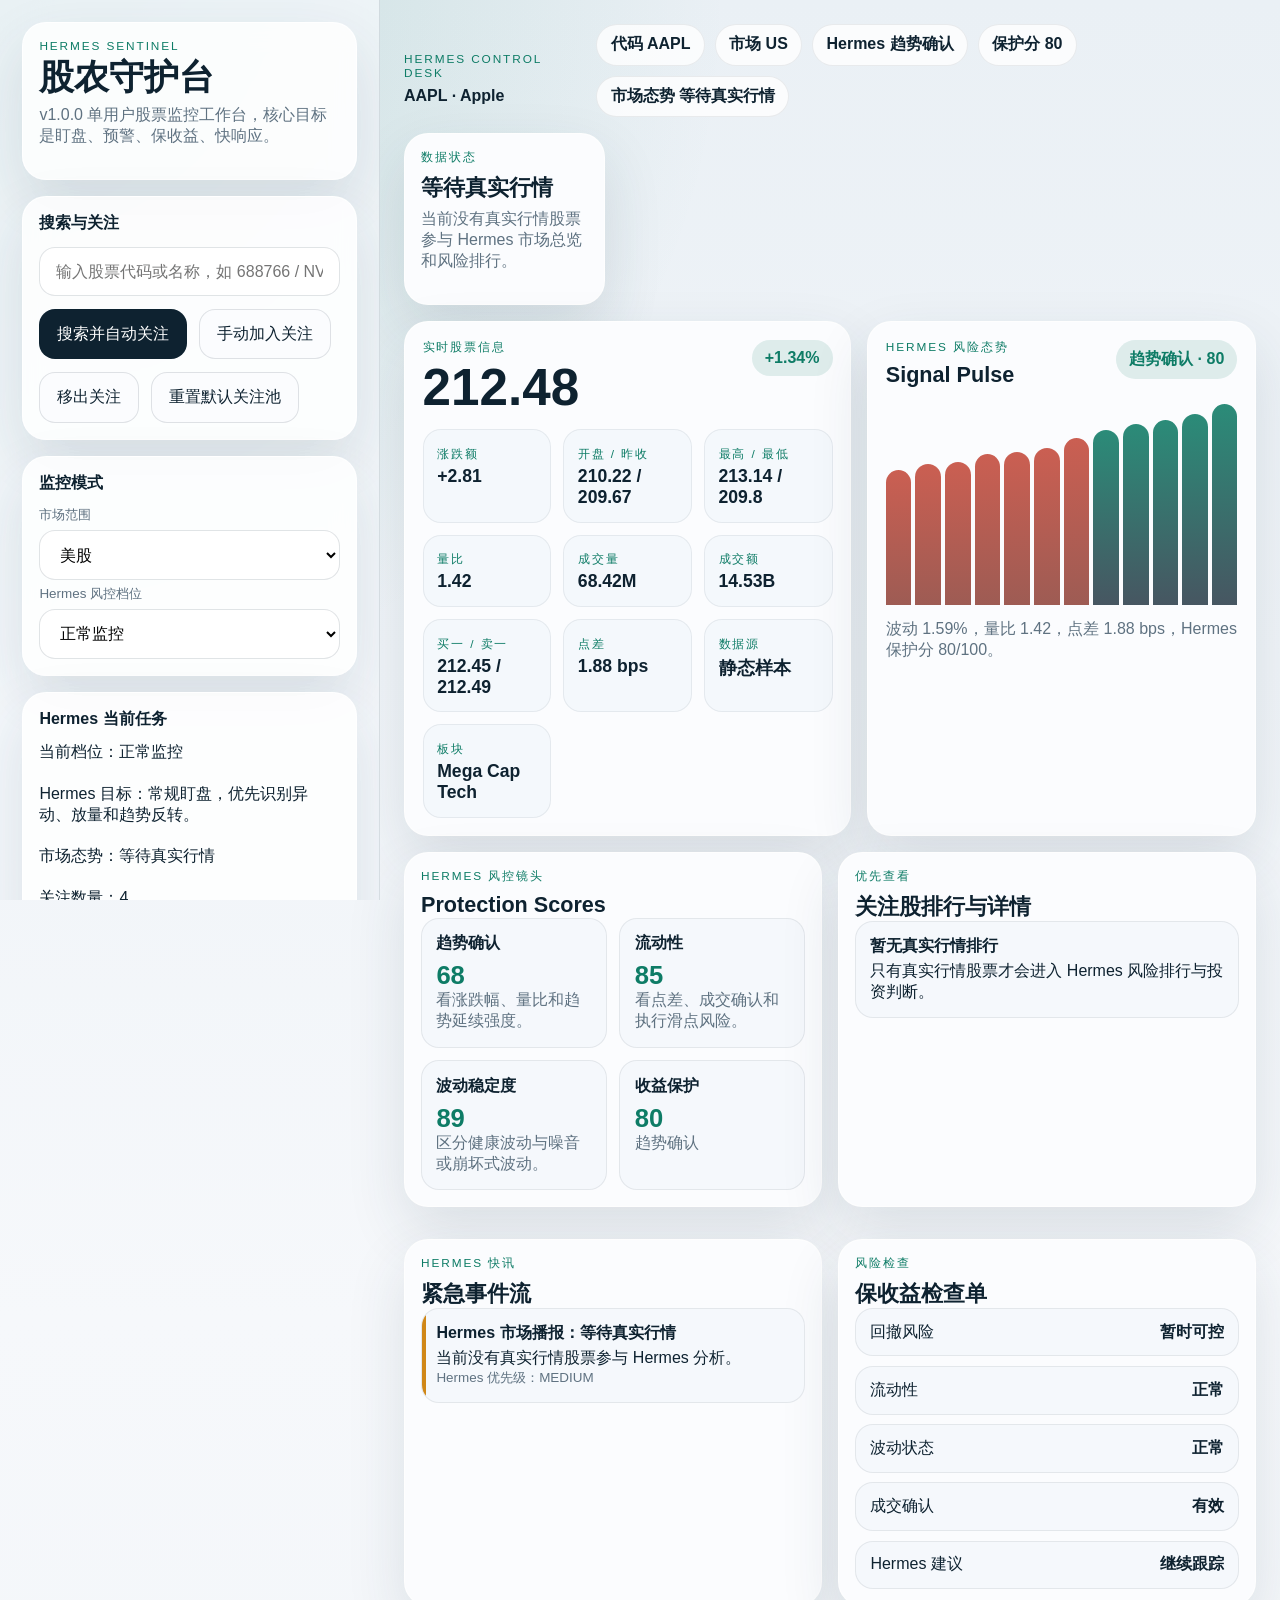
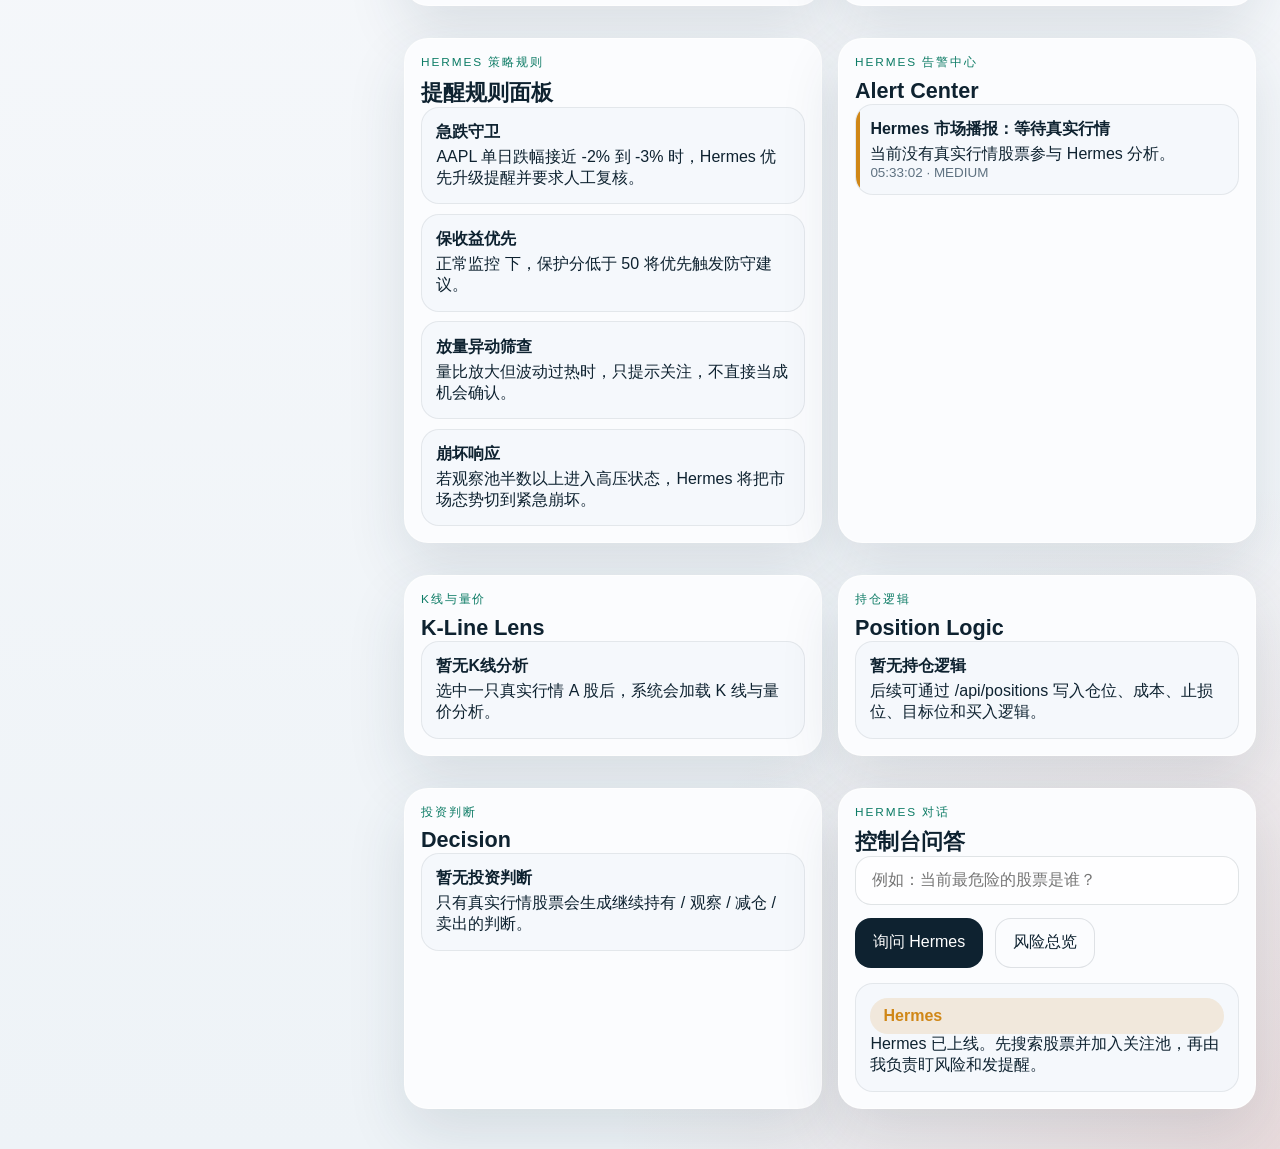
==== index.html @ 54d46fc5 "feat: build hermes stock sentinel v1.0.0 analysis system" ====
<!DOCTYPE html>
<html lang="zh-CN">
<head>
  <meta charset="UTF-8" />
  <meta name="viewport" content="width=device-width, initial-scale=1.0" />
  <title>Hermes Stock Sentinel v1.0.0</title>
  <link rel="stylesheet" href="./styles.css?v=20260425b" />
</head>
<body>
  <div class="app-shell">
    <aside class="sidebar">
      <div class="brand-block">
        <p class="eyebrow">Hermes Sentinel</p>
        <h1>股农守护台</h1>
        <p class="lead">v1.0.0 单用户股票监控工作台，核心目标是盯盘、预警、保收益、快响应。</p>
      </div>

      <section class="panel">
        <h2>搜索与关注</h2>
        <div class="search-stack">
          <div class="search-box">
            <input id="symbolInput" type="text" autocomplete="off" placeholder="输入股票代码或名称，如 688766 / NVDA / 普冉股份" />
            <div id="searchSuggestions" class="search-suggestions hidden"></div>
          </div>
          <div class="button-row">
            <button id="searchBtn" class="primary" type="button">搜索并自动关注</button>
            <button id="followBtn" type="button">手动加入关注</button>
          </div>
          <div class="button-row">
            <button id="unfollowBtn" type="button">移出关注</button>
            <button id="resetBtn" type="button">重置默认关注池</button>
          </div>
        </div>
      </section>

      <section class="panel">
        <h2>监控模式</h2>
        <div class="stack compact">
          <label>
            <span>市场范围</span>
            <select id="marketScope">
              <option value="us">美股</option>
              <option value="cn">A股</option>
              <option value="mixed">跨市场</option>
            </select>
          </label>
          <label>
            <span>Hermes 风控档位</span>
            <select id="hermesMode">
              <option value="normal">正常监控</option>
              <option value="defensive">防守优先</option>
              <option value="crash">崩坏守卫</option>
            </select>
          </label>
        </div>
      </section>

      <section class="panel">
        <h2>Hermes 当前任务</h2>
        <div id="systemStatus" class="stack compact"></div>
      </section>

      <section class="panel">
        <h2>最近搜索</h2>
        <div id="recentSearches" class="pill-list"></div>
      </section>

      <section class="panel">
        <h2>关注池</h2>
        <div id="watchlist" class="watchlist"></div>
      </section>

      <section class="panel muted">
        <h2>V1.0.0 工作流</h2>
        <div id="workflowChecklist" class="stack compact"></div>
      </section>
    </aside>

    <main class="content">
      <header class="content-head">
        <div>
          <p class="eyebrow">Hermes Control Desk</p>
          <h2 id="selectedTitle">AAPL</h2>
        </div>
        <div id="marketStatus" class="market-status"></div>
      </header>

      <section class="overview-grid" id="overviewGrid"></section>

      <section class="hero-grid">
        <article class="hero-card quote-card">
          <div class="hero-top">
            <div>
              <p class="meta-label">实时股票信息</p>
              <h3 id="lastPrice">--</h3>
            </div>
            <div id="priceBadge" class="price-badge">--</div>
          </div>
          <div class="quote-grid" id="quoteGrid"></div>
        </article>

        <article class="hero-card chart-card">
          <div class="card-head">
            <div>
              <p class="meta-label">Hermes 风险态势</p>
              <h3>Signal Pulse</h3>
            </div>
            <span id="signalLabel" class="signal-chip">--</span>
          </div>
          <div id="sparkline" class="sparkline"></div>
          <div id="intradaySummary" class="muted card-summary"></div>
        </article>
      </section>

      <section class="dashboard-grid">
        <article class="panel panel-strong">
          <div class="card-head">
            <div>
              <p class="meta-label">Hermes 风控镜头</p>
              <h3>Protection Scores</h3>
            </div>
          </div>
          <div id="analysisCards" class="analysis-grid"></div>
        </article>

        <article class="panel panel-strong">
          <div class="card-head">
            <div>
              <p class="meta-label">优先查看</p>
              <h3>关注股排行与详情</h3>
            </div>
          </div>
          <div id="priorityTable" class="table-shell"></div>
        </article>

        <article class="panel panel-strong">
          <div class="card-head">
            <div>
              <p class="meta-label">Hermes 快讯</p>
              <h3>紧急事件流</h3>
            </div>
          </div>
          <div id="newsFeed" class="stack"></div>
        </article>

        <article class="panel panel-strong">
          <div class="card-head">
            <div>
              <p class="meta-label">风险检查</p>
              <h3>保收益检查单</h3>
            </div>
          </div>
          <div id="riskChecklist" class="stack"></div>
        </article>

        <article class="panel panel-strong">
          <div class="card-head">
            <div>
              <p class="meta-label">Hermes 策略规则</p>
              <h3>提醒规则面板</h3>
            </div>
          </div>
          <div id="strategyPanel" class="stack"></div>
        </article>

        <article class="panel panel-strong">
          <div class="card-head">
            <div>
              <p class="meta-label">Hermes 告警中心</p>
              <h3>Alert Center</h3>
            </div>
          </div>
          <div id="alertCenter" class="stack"></div>
        </article>

        <article class="panel panel-strong">
          <div class="card-head">
            <div>
              <p class="meta-label">K线与量价</p>
              <h3>K-Line Lens</h3>
            </div>
          </div>
          <div id="klinePanel" class="stack"></div>
        </article>

        <article class="panel panel-strong">
          <div class="card-head">
            <div>
              <p class="meta-label">持仓逻辑</p>
              <h3>Position Logic</h3>
            </div>
          </div>
          <div id="positionPanel" class="stack"></div>
        </article>

        <article class="panel panel-strong">
          <div class="card-head">
            <div>
              <p class="meta-label">投资判断</p>
              <h3>Decision</h3>
            </div>
          </div>
          <div id="decisionPanel" class="stack"></div>
        </article>

        <article class="panel panel-strong">
          <div class="card-head">
            <div>
              <p class="meta-label">Hermes 对话</p>
              <h3>控制台问答</h3>
            </div>
          </div>
          <div class="search-stack">
            <input id="hermesInput" type="text" placeholder="例如：当前最危险的股票是谁？" />
            <div class="button-row">
              <button id="hermesAskBtn" class="primary" type="button">询问 Hermes</button>
              <button id="hermesPresetBtn" type="button">风险总览</button>
            </div>
          </div>
          <div id="hermesResponse" class="response-card"></div>
        </article>
      </section>
    </main>
  </div>

  <script src="./app.js?v=20260425b" defer></script>
</body>
</html>
---- styles.css ----
:root {
  --bg: #eef2f6;
  --panel: rgba(255, 255, 255, 0.82);
  --panel-strong: #fbfcfe;
  --ink: #0e2230;
  --muted: #5f7281;
  --line: rgba(14, 34, 48, 0.12);
  --accent: #0e7c66;
  --accent-soft: rgba(14, 124, 102, 0.12);
  --danger: #c4493a;
  --danger-soft: rgba(196, 73, 58, 0.12);
  --warning: #d08717;
  --warning-soft: rgba(208, 135, 23, 0.14);
  --shadow: 0 24px 60px rgba(36, 58, 76, 0.12);
  --radius: 24px;
  font-family: "IBM Plex Sans", "PingFang SC", "Hiragino Sans GB", sans-serif;
}

* {
  box-sizing: border-box;
}

body {
  margin: 0;
  color: var(--ink);
  background:
    radial-gradient(circle at top left, rgba(14, 124, 102, 0.18), transparent 24%),
    radial-gradient(circle at bottom right, rgba(196, 73, 58, 0.14), transparent 22%),
    linear-gradient(180deg, #eaf0f5 0%, #f6f8fb 48%, #eef3f7 100%);
}

button,
input,
select {
  font: inherit;
}

label span {
  display: block;
  margin-bottom: 0.38rem;
  font-size: 0.84rem;
  color: var(--muted);
}

button,
input,
select {
  border: 1px solid var(--line);
  border-radius: 16px;
}

button {
  cursor: pointer;
  background: var(--panel-strong);
  color: var(--ink);
  padding: 0.86rem 1.05rem;
  transition: transform 140ms ease, border-color 140ms ease, background 140ms ease;
}

button:hover {
  transform: translateY(-1px);
  border-color: rgba(14, 34, 48, 0.24);
}

button.primary {
  background: var(--ink);
  color: white;
}

input,
select {
  width: 100%;
  padding: 0.9rem 1rem;
  background: rgba(255, 255, 255, 0.72);
}

.app-shell {
  min-height: 100vh;
  display: grid;
  grid-template-columns: minmax(320px, 380px) 1fr;
}

.sidebar {
  position: sticky;
  top: 0;
  align-self: start;
  height: 100vh;
  overflow-y: auto;
  padding: 1.4rem;
  border-right: 1px solid var(--line);
  backdrop-filter: blur(22px);
  background: rgba(244, 248, 251, 0.78);
}

.content {
  padding: 1.5rem;
}

.brand-block,
.panel,
.hero-card {
  border-radius: var(--radius);
  box-shadow: var(--shadow);
  border: 1px solid rgba(255, 255, 255, 0.72);
}

.brand-block,
.panel {
  background: var(--panel);
  padding: 1rem;
  margin-bottom: 1rem;
}

.panel-strong,
.hero-card {
  background: var(--panel-strong);
}

.eyebrow,
.meta-label {
  margin: 0 0 0.4rem;
  letter-spacing: 0.16em;
  text-transform: uppercase;
  font-size: 0.74rem;
  color: var(--accent);
}

h1,
h2,
h3,
h4,
p {
  margin-top: 0;
}

h1 {
  font-size: clamp(1.9rem, 2.7vw, 3rem);
  line-height: 1.02;
  margin-bottom: 0.65rem;
}

h2 {
  font-size: 1rem;
  margin-bottom: 0.8rem;
}

h3 {
  font-size: 1.35rem;
  margin-bottom: 0;
}

.lead,
.muted {
  color: var(--muted);
}

.stack {
  display: grid;
  gap: 0.6rem;
}

.stack.compact {
  gap: 0.28rem;
}

.button-row {
  display: flex;
  gap: 0.75rem;
}

.search-stack {
  display: grid;
  gap: 0.8rem;
}

.search-box {
  position: relative;
}

.search-suggestions {
  position: absolute;
  top: calc(100% + 0.45rem);
  left: 0;
  right: 0;
  z-index: 20;
  display: grid;
  gap: 0.35rem;
  padding: 0.55rem;
  border-radius: 18px;
  background: rgba(251, 252, 254, 0.98);
  border: 1px solid rgba(14, 34, 48, 0.08);
  box-shadow: var(--shadow);
}

.search-suggestions.hidden {
  display: none;
}

.suggestion-item {
  display: grid;
  grid-template-columns: 1fr auto;
  gap: 0.75rem;
  align-items: center;
  padding: 0.72rem 0.82rem;
  border-radius: 14px;
  background: rgba(244, 248, 252, 0.95);
  border: 1px solid transparent;
  text-align: left;
}

.suggestion-item.active,
.suggestion-item:hover {
  border-color: rgba(14, 124, 102, 0.24);
  background: linear-gradient(135deg, rgba(14, 124, 102, 0.12), rgba(14, 124, 102, 0.04));
}

.suggestion-code {
  font-weight: 700;
}

.suggestion-meta {
  font-size: 0.82rem;
  color: var(--muted);
}

.suggestion-market {
  font-size: 0.8rem;
  color: var(--muted);
}

.pill-list {
  display: flex;
  flex-wrap: wrap;
  gap: 0.55rem;
}

.pill-button {
  padding: 0.58rem 0.82rem;
  border-radius: 999px;
  background: rgba(244, 248, 252, 0.96);
}

.watchlist {
  display: grid;
  gap: 0.65rem;
}

.watch-item {
  display: grid;
  grid-template-columns: 1fr auto;
  gap: 0.5rem;
  align-items: center;
  padding: 0.8rem 0.9rem;
  border-radius: 18px;
  background: rgba(255, 255, 255, 0.74);
  border: 1px solid rgba(14, 34, 48, 0.08);
  cursor: pointer;
  text-align: left;
}

.watch-item.active {
  background: linear-gradient(135deg, rgba(14, 124, 102, 0.16), rgba(14, 124, 102, 0.06));
  border-color: rgba(14, 124, 102, 0.22);
}

.watch-symbol {
  font-weight: 700;
  font-size: 0.98rem;
}

.watch-meta {
  font-size: 0.82rem;
  color: var(--muted);
}

.watch-change.positive,
.positive {
  color: var(--accent);
}

.watch-change.negative,
.negative {
  color: var(--danger);
}

.content-head {
  display: flex;
  justify-content: space-between;
  align-items: flex-end;
  gap: 1rem;
  margin-bottom: 1rem;
}

.market-status {
  display: flex;
  gap: 0.65rem;
  flex-wrap: wrap;
}

.status-pill,
.price-badge,
.signal-chip,
.response-tag {
  padding: 0.58rem 0.82rem;
  border-radius: 999px;
  font-weight: 600;
}

.status-pill {
  background: rgba(255, 255, 255, 0.78);
  border: 1px solid rgba(14, 34, 48, 0.08);
}

.hero-grid {
  display: grid;
  grid-template-columns: 1.15fr 1fr;
  gap: 1rem;
  margin-bottom: 1rem;
}

.overview-grid {
  display: grid;
  grid-template-columns: repeat(4, minmax(0, 1fr));
  gap: 1rem;
  margin-bottom: 1rem;
}

.hero-card {
  padding: 1.1rem;
}

.overview-card {
  padding: 1rem;
  border-radius: var(--radius);
  box-shadow: var(--shadow);
  border: 1px solid rgba(255, 255, 255, 0.72);
  background: var(--panel-strong);
}

.overview-card h3 {
  margin-bottom: 0.45rem;
}

.overview-card.positive {
  background: linear-gradient(180deg, rgba(14, 124, 102, 0.12), rgba(251, 252, 254, 0.98));
}

.overview-card.negative {
  background: linear-gradient(180deg, rgba(196, 73, 58, 0.12), rgba(251, 252, 254, 0.98));
}

.hero-top,
.card-head {
  display: flex;
  align-items: flex-start;
  justify-content: space-between;
  gap: 1rem;
}

.quote-card h3 {
  font-size: clamp(2.4rem, 4vw, 4rem);
  line-height: 1;
}

.price-badge {
  background: rgba(14, 34, 48, 0.08);
}

.price-badge.positive,
.signal-chip.positive {
  background: var(--accent-soft);
  color: var(--accent);
}

.price-badge.negative,
.signal-chip.negative {
  background: var(--danger-soft);
  color: var(--danger);
}

.signal-chip.neutral,
.response-tag {
  background: var(--warning-soft);
  color: var(--warning);
}

.quote-grid {
  display: grid;
  grid-template-columns: repeat(3, minmax(0, 1fr));
  gap: 0.75rem;
  margin-top: 1rem;
}

.metric-card {
  padding: 0.85rem;
  border-radius: 18px;
  background: rgba(244, 248, 252, 0.92);
  border: 1px solid rgba(14, 34, 48, 0.07);
}

.metric-card strong {
  display: block;
  font-size: 1.1rem;
  margin-top: 0.2rem;
}

.sparkline {
  display: flex;
  align-items: flex-end;
  gap: 4px;
  height: 220px;
  padding: 1rem 0 0.2rem;
}

.spark-bar {
  flex: 1;
  min-width: 8px;
  border-radius: 999px 999px 8px 8px;
  background: linear-gradient(180deg, rgba(14, 124, 102, 0.88), rgba(14, 34, 48, 0.76));
}

.spark-bar.negative {
  background: linear-gradient(180deg, rgba(196, 73, 58, 0.88), rgba(128, 41, 30, 0.76));
}

.card-summary {
  margin-top: 0.7rem;
}

.dashboard-grid {
  display: grid;
  grid-template-columns: repeat(2, minmax(0, 1fr));
  gap: 1rem;
}

.analysis-grid {
  display: grid;
  grid-template-columns: repeat(2, minmax(0, 1fr));
  gap: 0.8rem;
}

.analysis-card,
.provider-card,
.alert-item,
.pipeline-item,
.response-card {
  padding: 0.9rem;
  border-radius: 18px;
  border: 1px solid rgba(14, 34, 48, 0.08);
  background: rgba(244, 248, 252, 0.9);
}

.analysis-card h4 {
  margin: 0 0 0.45rem;
  font-size: 1rem;
}

.analysis-card p,
.provider-card p,
.alert-item p,
.response-card p {
  margin-bottom: 0;
}

.analysis-score {
  font-size: 1.6rem;
  font-weight: 700;
}

.provider-card strong,
.alert-title,
.pipeline-item strong {
  display: block;
  margin-bottom: 0.25rem;
}

.provider-meta,
.alert-meta,
.pipeline-item span {
  font-size: 0.84rem;
  color: var(--muted);
}

.compact-item {
  padding: 0.72rem 0.8rem;
}

.alert-item {
  position: relative;
  overflow: hidden;
}

.alert-item::before {
  content: "";
  position: absolute;
  left: 0;
  top: 0;
  bottom: 0;
  width: 4px;
  background: rgba(14, 34, 48, 0.14);
}

.alert-item.priority-high::before {
  background: var(--danger);
}

.alert-item.priority-medium::before {
  background: var(--warning);
}

.alert-item.priority-low::before {
  background: var(--accent);
}

.table-shell {
  overflow: auto;
}

table {
  width: 100%;
  border-collapse: collapse;
}

th,
td {
  padding: 0.75rem 0.6rem;
  border-bottom: 1px solid rgba(14, 34, 48, 0.08);
  text-align: left;
  white-space: nowrap;
}

.priority-row {
  cursor: pointer;
}

.priority-row:hover {
  background: rgba(14, 124, 102, 0.06);
}

th {
  font-size: 0.78rem;
  letter-spacing: 0.12em;
  text-transform: uppercase;
  color: var(--muted);
}

.risk-item {
  display: flex;
  justify-content: space-between;
  gap: 0.7rem;
  padding: 0.8rem 0.9rem;
  border-radius: 18px;
  background: rgba(244, 248, 252, 0.9);
  border: 1px solid rgba(14, 34, 48, 0.08);
}

.response-card {
  margin-top: 0.9rem;
}

@media (max-width: 1120px) {
  .app-shell {
    grid-template-columns: 1fr;
  }

  .sidebar {
    position: static;
    height: auto;
    border-right: 0;
    border-bottom: 1px solid var(--line);
  }

  .hero-grid,
  .dashboard-grid,
  .overview-grid {
    grid-template-columns: 1fr;
  }
}

@media (max-width: 720px) {
  .content,
  .sidebar {
    padding: 1rem;
  }

  .quote-grid,
  .analysis-grid {
    grid-template-columns: 1fr;
  }

  .button-row,
  .content-head {
    flex-direction: column;
    align-items: stretch;
  }
}
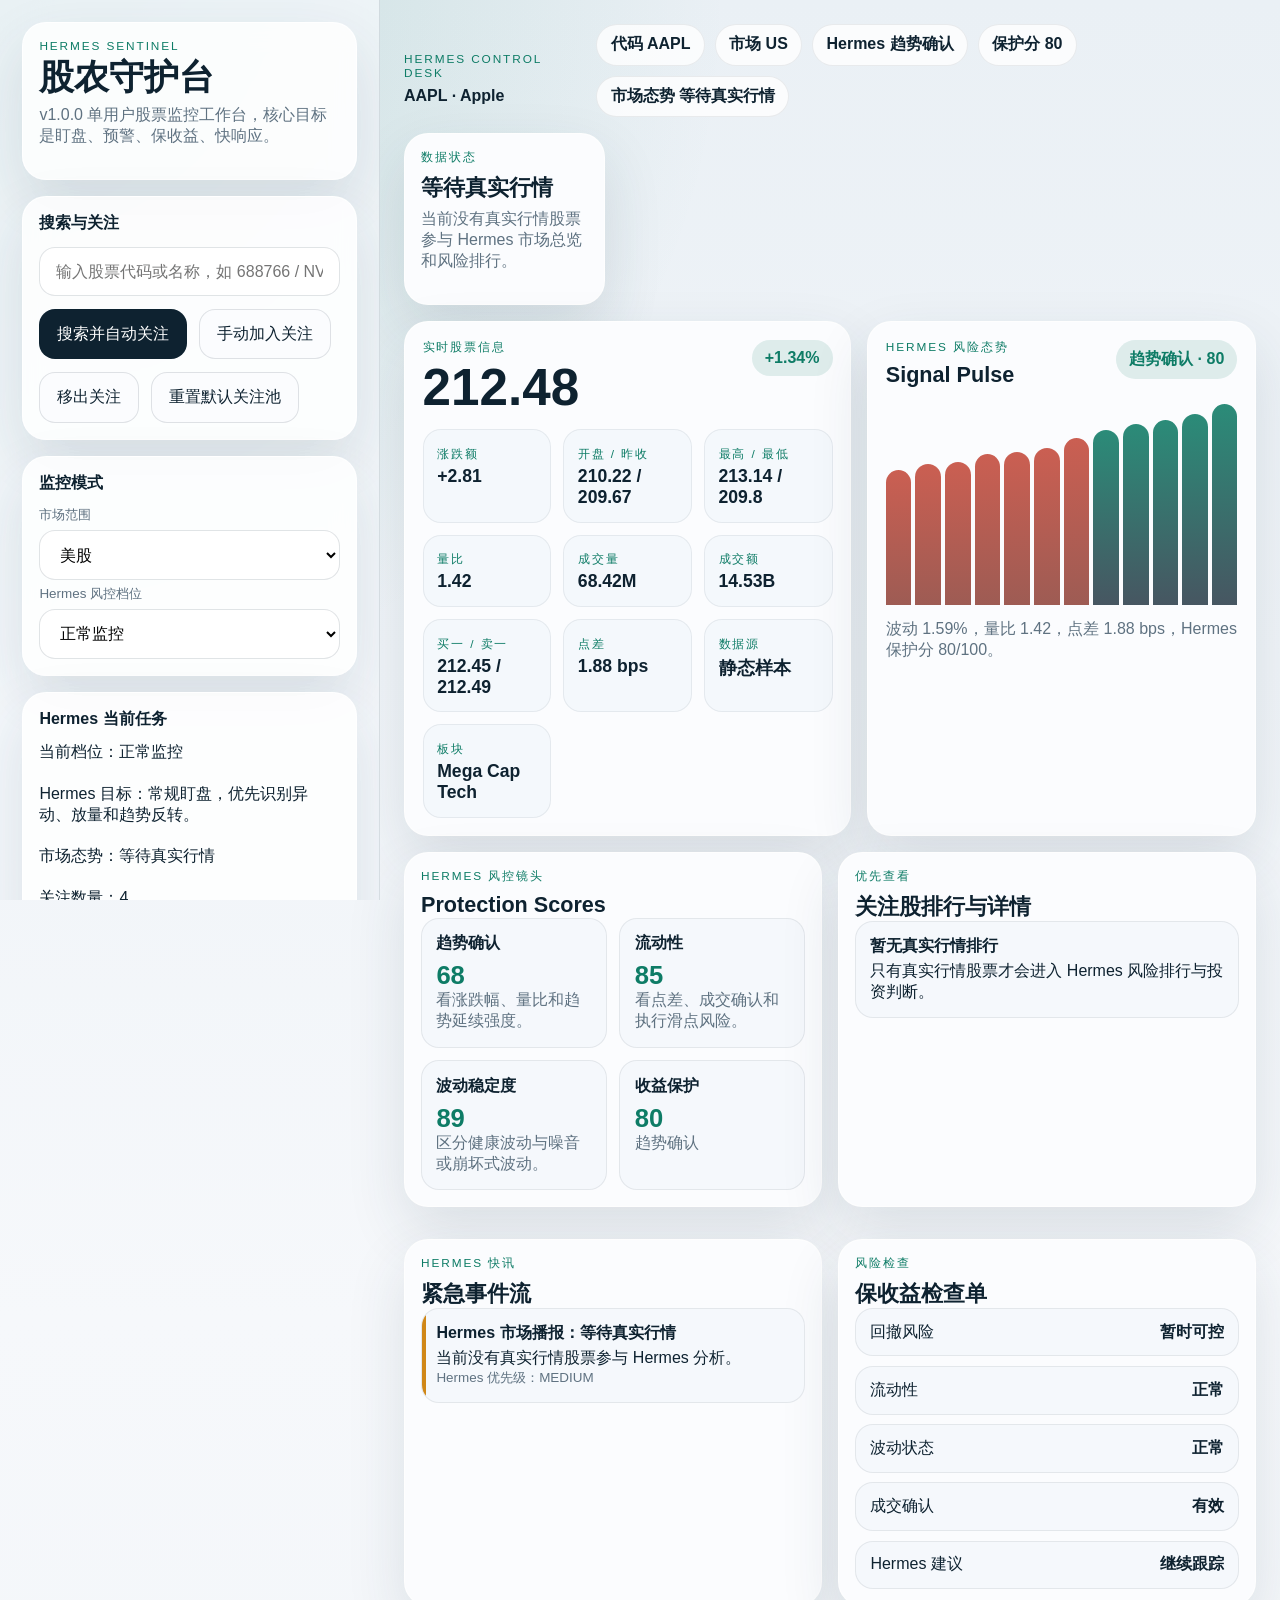
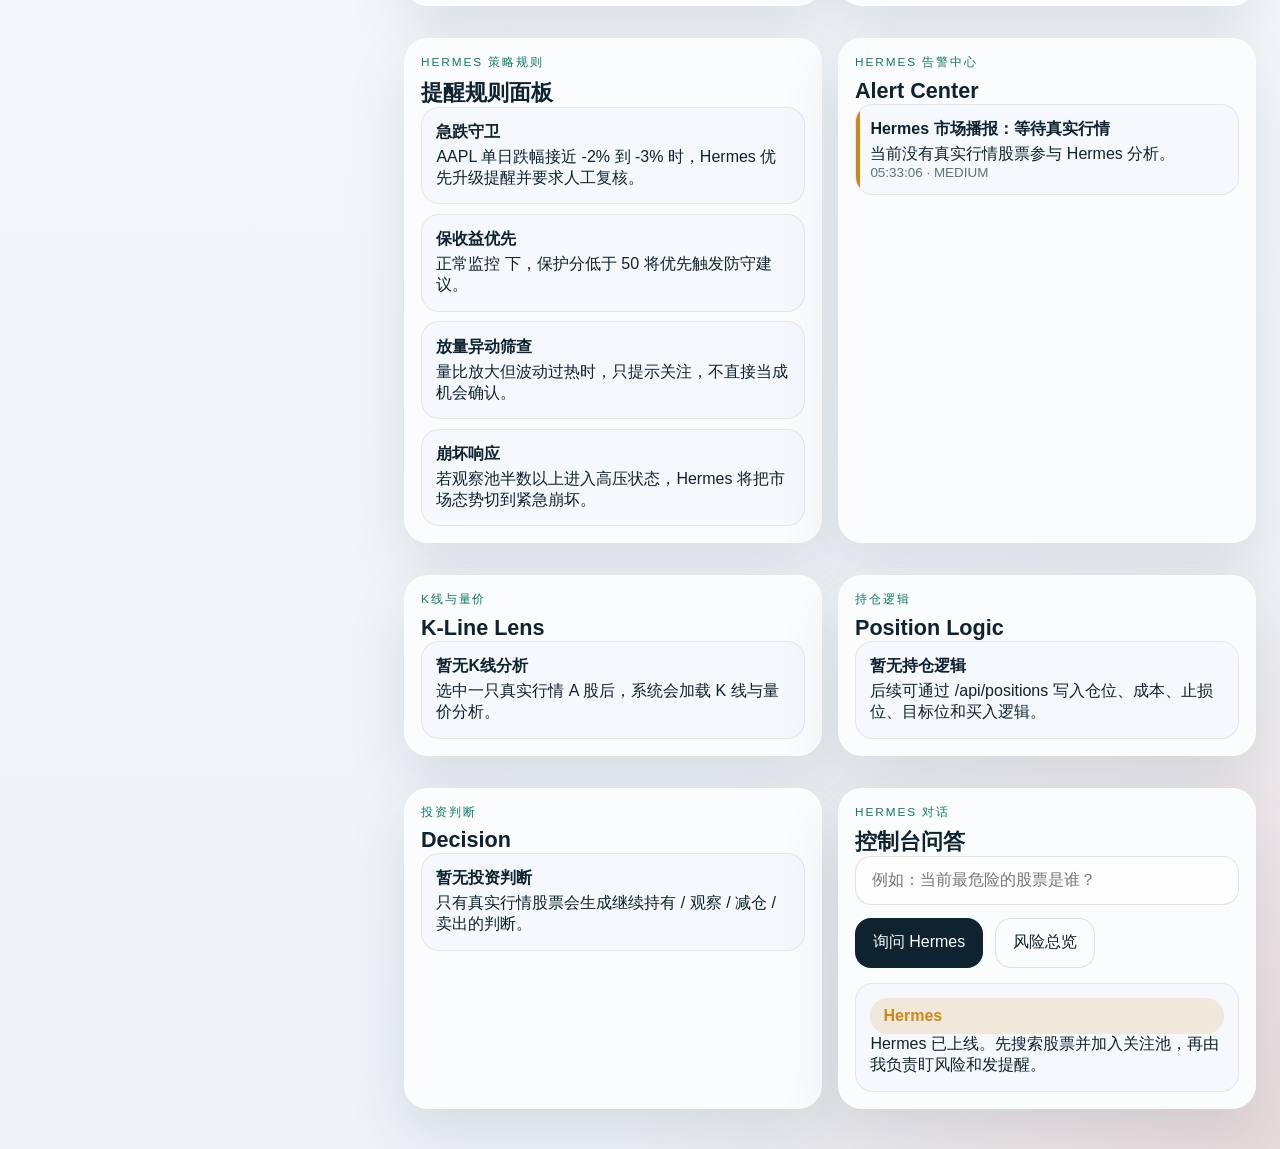
==== commit 6bf7ae48: "chore: finalize hermes stock sentinel v1.0.0" ====
--- a/index.html
+++ b/index.html
@@ -4,7 +4,7 @@
   <meta charset="UTF-8" />
   <meta name="viewport" content="width=device-width, initial-scale=1.0" />
   <title>Hermes Stock Sentinel v1.0.0</title>
-  <link rel="stylesheet" href="./styles.css?v=20260425b" />
+  <link rel="stylesheet" href="./styles.css?v=20260429kline" />
 </head>
 <body>
   <div class="app-shell">
@@ -223,6 +223,6 @@
     </main>
   </div>
 
-  <script src="./app.js?v=20260425b" defer></script>
+  <script src="./app.js?v=20260429kline" defer></script>
 </body>
 </html>
--- a/styles.css
+++ b/styles.css
@@ -481,6 +481,141 @@
   color: var(--muted);
 }
 
+.danger-text,
+.provider-meta.danger-text {
+  color: var(--danger);
+}
+
+.kline-card {
+  display: grid;
+  gap: 0.9rem;
+}
+
+.kline-header,
+.kline-chart-header {
+  display: flex;
+  align-items: flex-start;
+  justify-content: space-between;
+  gap: 0.9rem;
+}
+
+.kline-badges,
+.kline-legend {
+  display: flex;
+  flex-wrap: wrap;
+  gap: 0.5rem;
+}
+
+.kline-chart-shell {
+  padding: 0.9rem;
+  border-radius: 20px;
+  border: 1px solid rgba(14, 34, 48, 0.08);
+  background:
+    linear-gradient(180deg, rgba(255, 255, 255, 0.96), rgba(239, 245, 249, 0.94)),
+    radial-gradient(circle at top right, rgba(14, 124, 102, 0.08), transparent 28%);
+}
+
+.kline-legend {
+  font-size: 0.8rem;
+  color: var(--muted);
+}
+
+.kline-legend-item {
+  display: inline-flex;
+  align-items: center;
+  gap: 0.36rem;
+}
+
+.legend-dot {
+  width: 10px;
+  height: 10px;
+  border-radius: 999px;
+  display: inline-block;
+}
+
+.legend-dot.up {
+  background: var(--accent);
+}
+
+.legend-dot.down {
+  background: var(--danger);
+}
+
+.legend-dot.ma5 {
+  background: #d08717;
+}
+
+.legend-dot.ma20 {
+  background: #2c6bb2;
+}
+
+.kline-svg {
+  width: 100%;
+  height: auto;
+  display: block;
+}
+
+.kline-grid,
+.kline-volume-axis {
+  stroke: rgba(14, 34, 48, 0.12);
+  stroke-width: 1;
+}
+
+.kline-axis-text {
+  fill: var(--muted);
+  font-size: 11px;
+}
+
+.kline-wick,
+.kline-body,
+.kline-volume {
+  vector-effect: non-scaling-stroke;
+}
+
+.kline-wick.up,
+.kline-body.up,
+.kline-volume.up {
+  stroke: var(--accent);
+  fill: rgba(14, 124, 102, 0.82);
+}
+
+.kline-wick.down,
+.kline-body.down,
+.kline-volume.down {
+  stroke: var(--danger);
+  fill: rgba(196, 73, 58, 0.82);
+}
+
+.kline-ma-line {
+  fill: none;
+  stroke-width: 2.1;
+  vector-effect: non-scaling-stroke;
+}
+
+.kline-ma-line.ma5 {
+  stroke: #d08717;
+}
+
+.kline-ma-line.ma20 {
+  stroke: #2c6bb2;
+}
+
+.kline-meta-grid {
+  display: grid;
+  grid-template-columns: repeat(4, minmax(0, 1fr));
+  gap: 0.7rem;
+}
+
+.kline-metric span {
+  display: block;
+  font-size: 0.82rem;
+  color: var(--muted);
+}
+
+.kline-metric strong {
+  margin-top: 0.32rem;
+}
+
 .compact-item {
   padding: 0.72rem 0.8rem;
 }
@@ -593,4 +728,13 @@
     flex-direction: column;
     align-items: stretch;
   }
-}
+
+  .kline-header,
+  .kline-chart-header {
+    flex-direction: column;
+  }
+
+  .kline-meta-grid {
+    grid-template-columns: repeat(2, minmax(0, 1fr));
+  }
+}
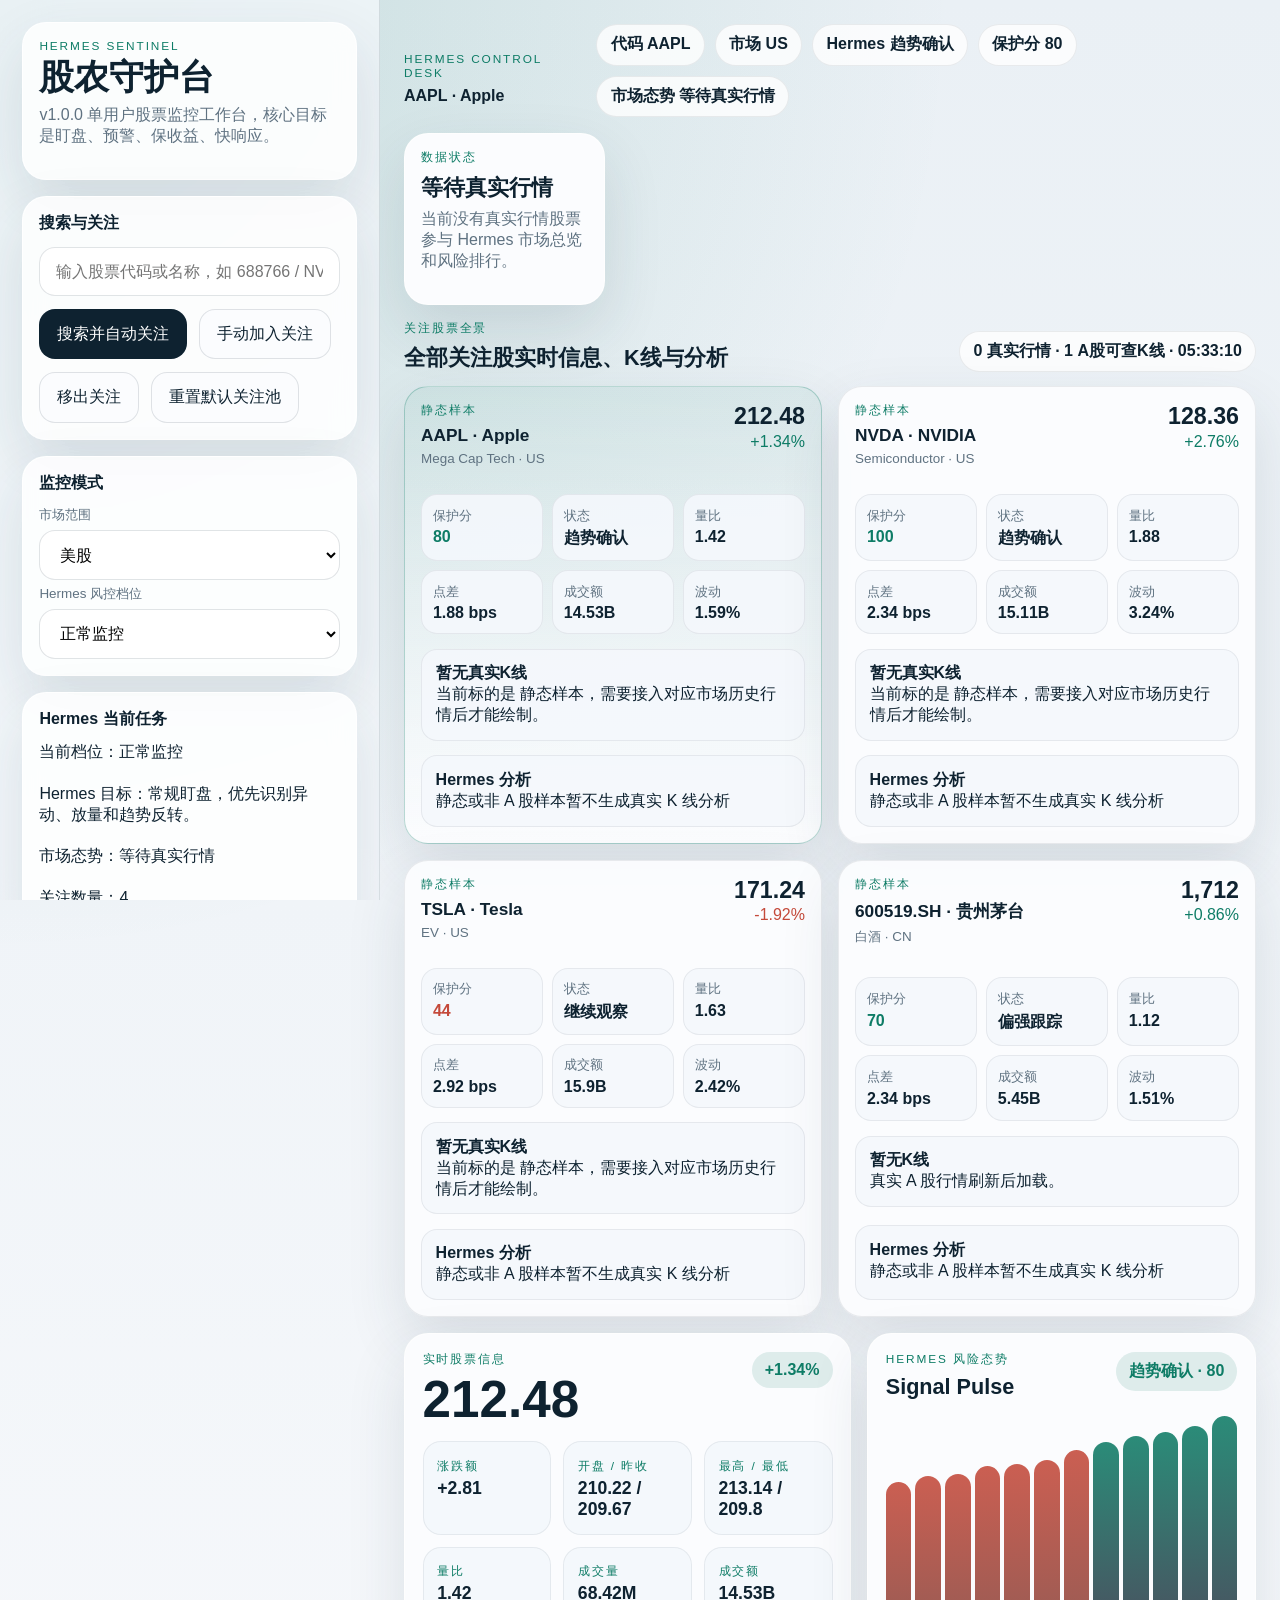
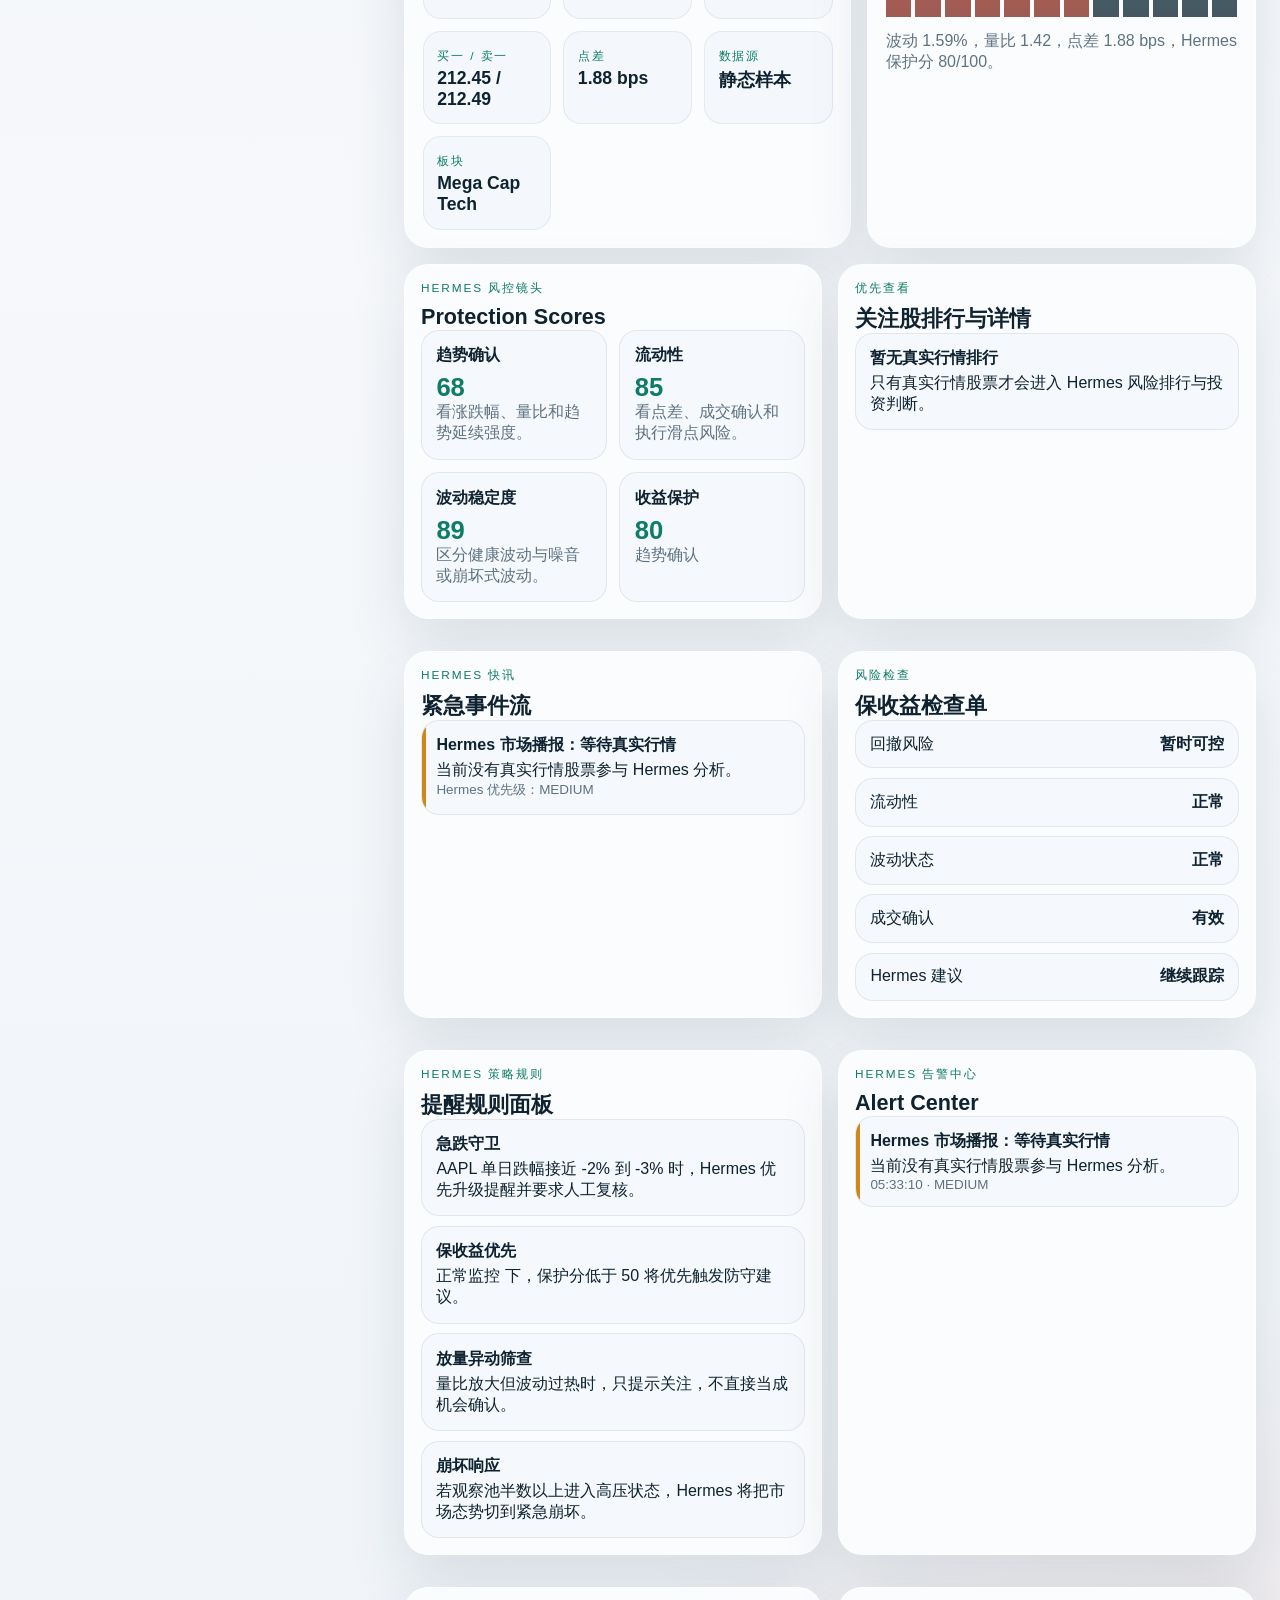
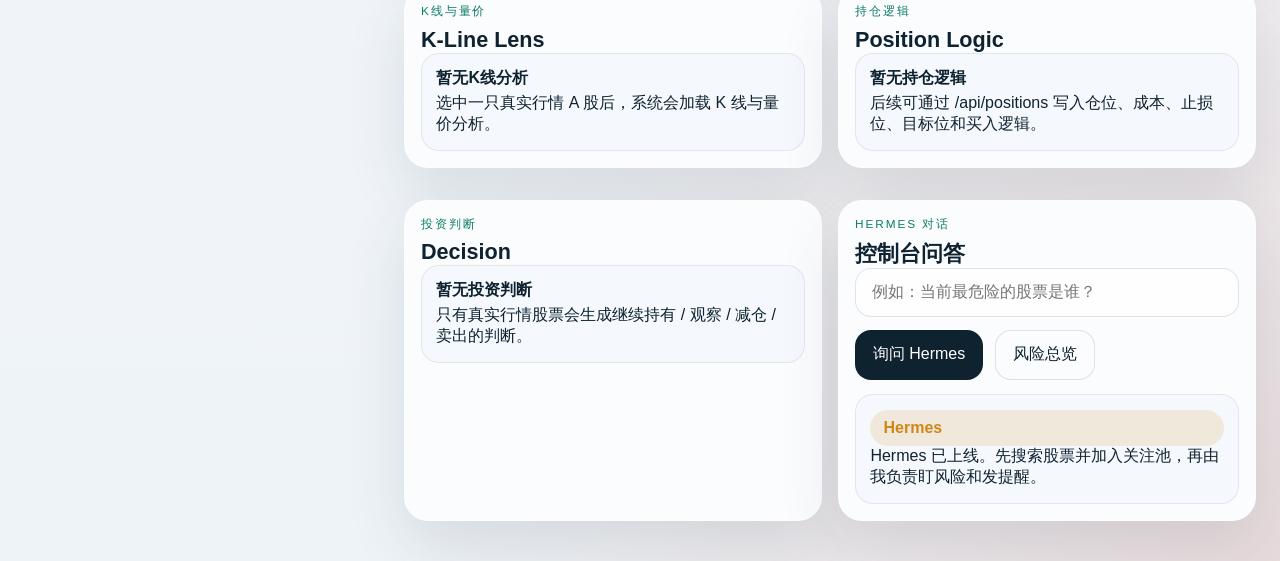
==== commit 81946710: "Add simplified stock monitor version" ====
--- a/index.html
+++ b/index.html
@@ -4,7 +4,7 @@
   <meta charset="UTF-8" />
   <meta name="viewport" content="width=device-width, initial-scale=1.0" />
   <title>Hermes Stock Sentinel v1.0.0</title>
-  <link rel="stylesheet" href="./styles.css?v=20260429kline" />
+  <link rel="stylesheet" href="./styles.css?v=20260506portfolio" />
 </head>
 <body>
   <div class="app-shell">
@@ -87,6 +87,17 @@
 
       <section class="overview-grid" id="overviewGrid"></section>
 
+      <section class="portfolio-section">
+        <div class="section-head">
+          <div>
+            <p class="meta-label">关注股票全景</p>
+            <h3>全部关注股实时信息、K线与分析</h3>
+          </div>
+          <span id="portfolioRefreshStatus" class="status-pill">等待刷新</span>
+        </div>
+        <div id="portfolioGrid" class="portfolio-grid"></div>
+      </section>
+
       <section class="hero-grid">
         <article class="hero-card quote-card">
           <div class="hero-top">
@@ -223,6 +234,6 @@
     </main>
   </div>
 
-  <script src="./app.js?v=20260429kline" defer></script>
+  <script src="./app.js?v=20260506portfolio" defer></script>
 </body>
 </html>
--- a/styles.css
+++ b/styles.css
@@ -325,6 +325,128 @@
   margin-bottom: 1rem;
 }
 
+.portfolio-section {
+  margin-bottom: 1rem;
+}
+
+.section-head {
+  display: flex;
+  justify-content: space-between;
+  align-items: flex-end;
+  gap: 1rem;
+  margin-bottom: 0.85rem;
+}
+
+.portfolio-grid {
+  display: grid;
+  grid-template-columns: repeat(2, minmax(0, 1fr));
+  gap: 1rem;
+}
+
+.portfolio-card {
+  display: grid;
+  gap: 0.9rem;
+  padding: 1rem;
+  border-radius: var(--radius);
+  border: 1px solid rgba(14, 34, 48, 0.08);
+  background: rgba(251, 252, 254, 0.96);
+  box-shadow: var(--shadow);
+  cursor: pointer;
+}
+
+.portfolio-card.active {
+  border-color: rgba(14, 124, 102, 0.28);
+  background:
+    linear-gradient(180deg, rgba(14, 124, 102, 0.08), rgba(251, 252, 254, 0.98));
+}
+
+.portfolio-card-head {
+  display: flex;
+  justify-content: space-between;
+  align-items: flex-start;
+  gap: 0.85rem;
+}
+
+.portfolio-card h4 {
+  margin-bottom: 0.3rem;
+  font-size: 1.08rem;
+}
+
+.portfolio-price-block {
+  display: grid;
+  justify-items: end;
+  gap: 0.18rem;
+  white-space: nowrap;
+}
+
+.portfolio-price-block strong {
+  font-size: 1.45rem;
+}
+
+.portfolio-metrics {
+  display: grid;
+  grid-template-columns: repeat(3, minmax(0, 1fr));
+  gap: 0.55rem;
+}
+
+.portfolio-metrics div,
+.portfolio-analysis,
+.portfolio-kline-empty,
+.portfolio-kline-stats {
+  border-radius: 16px;
+  border: 1px solid rgba(14, 34, 48, 0.07);
+  background: rgba(244, 248, 252, 0.9);
+}
+
+.portfolio-metrics div {
+  padding: 0.68rem;
+}
+
+.portfolio-metrics span,
+.portfolio-kline-stats {
+  font-size: 0.8rem;
+  color: var(--muted);
+}
+
+.portfolio-metrics strong {
+  display: block;
+  margin-top: 0.22rem;
+}
+
+.portfolio-kline .kline-chart-shell {
+  padding: 0.65rem;
+  border-radius: 16px;
+}
+
+.portfolio-kline .kline-chart-header {
+  margin-bottom: 0.25rem;
+}
+
+.portfolio-kline .kline-svg {
+  max-height: 260px;
+}
+
+.portfolio-kline-empty {
+  padding: 0.85rem;
+}
+
+.portfolio-kline-empty p,
+.portfolio-analysis p {
+  margin-bottom: 0;
+}
+
+.portfolio-kline-stats {
+  display: flex;
+  flex-wrap: wrap;
+  gap: 0.6rem;
+  margin-top: 0.55rem;
+  padding: 0.6rem 0.7rem;
+}
+
+.portfolio-analysis {
+  padding: 0.85rem;
+}
+
 .hero-card {
   padding: 1.1rem;
 }
@@ -707,7 +829,8 @@
 
   .hero-grid,
   .dashboard-grid,
-  .overview-grid {
+  .overview-grid,
+  .portfolio-grid {
     grid-template-columns: 1fr;
   }
 }
@@ -724,9 +847,19 @@
   }
 
   .button-row,
-  .content-head {
+  .content-head,
+  .section-head,
+  .portfolio-card-head {
     flex-direction: column;
     align-items: stretch;
+  }
+
+  .portfolio-price-block {
+    justify-items: start;
+  }
+
+  .portfolio-metrics {
+    grid-template-columns: repeat(2, minmax(0, 1fr));
   }
 
   .kline-header,
